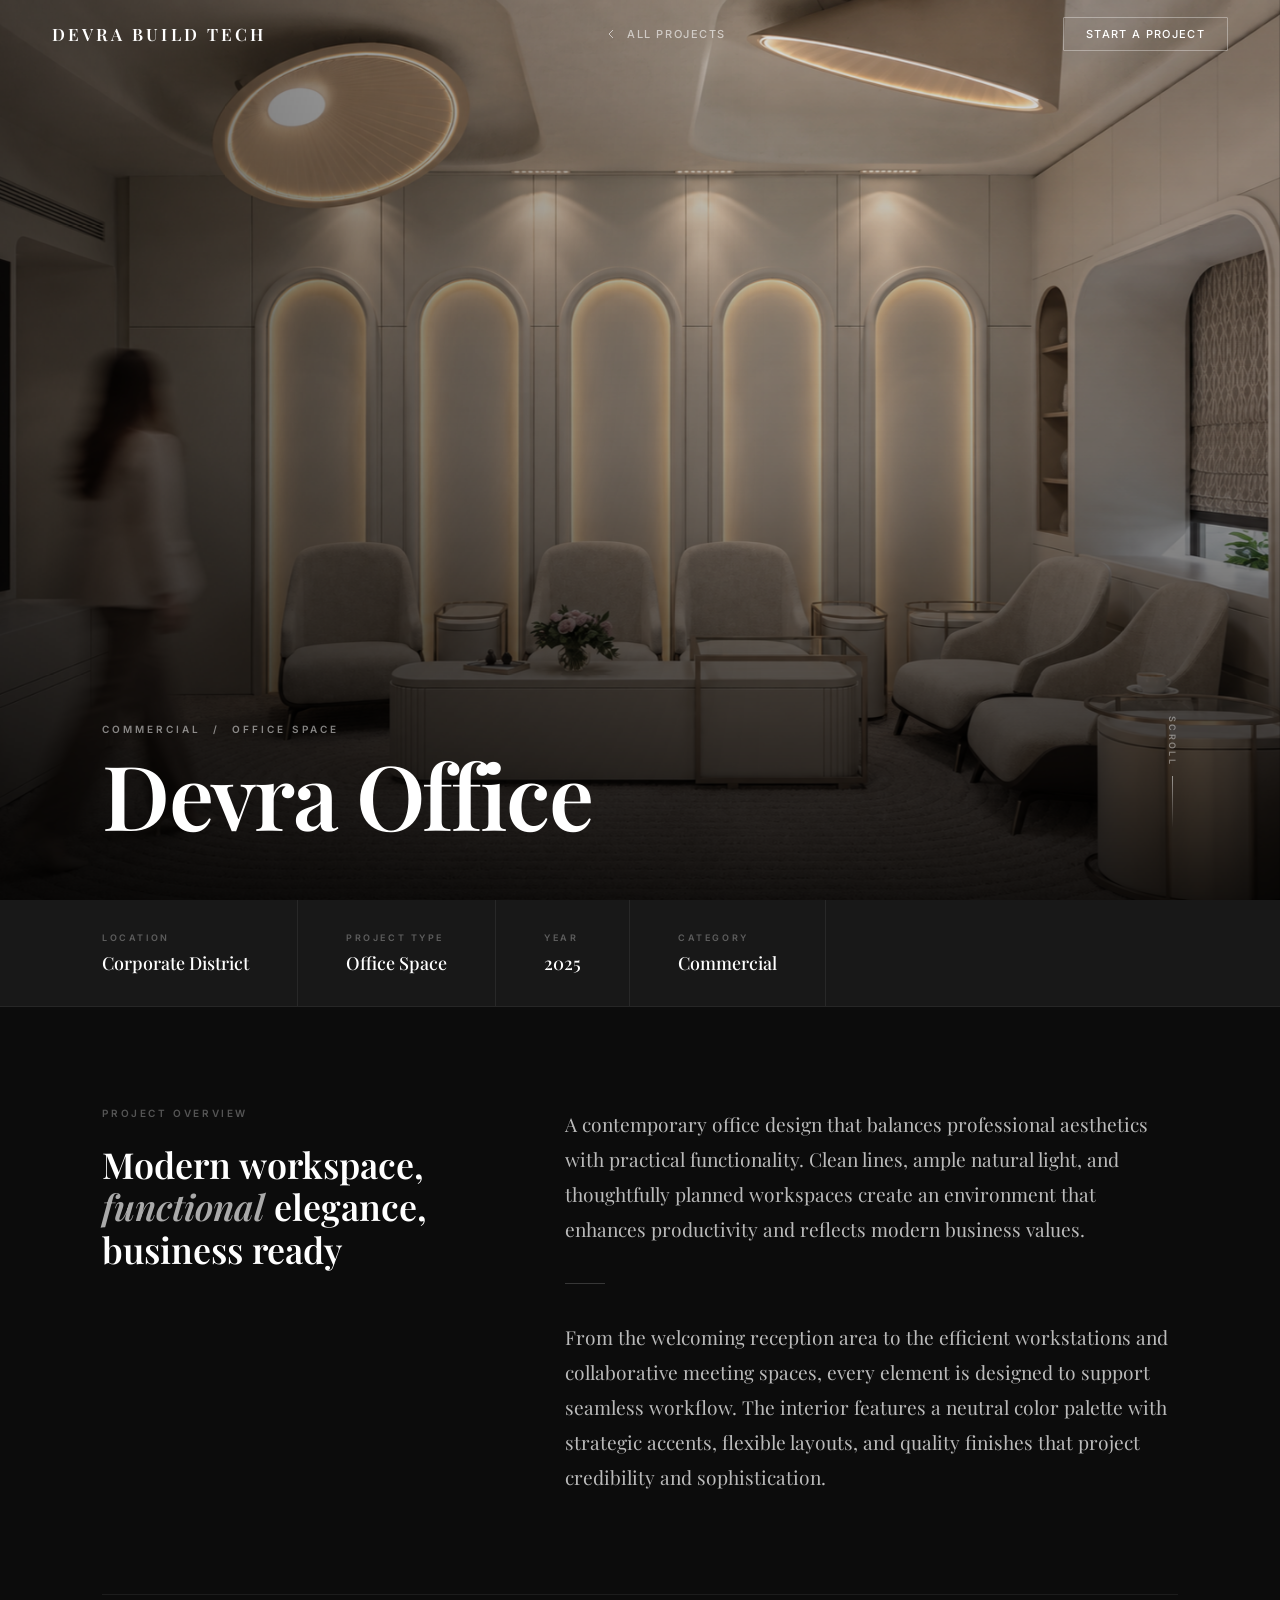
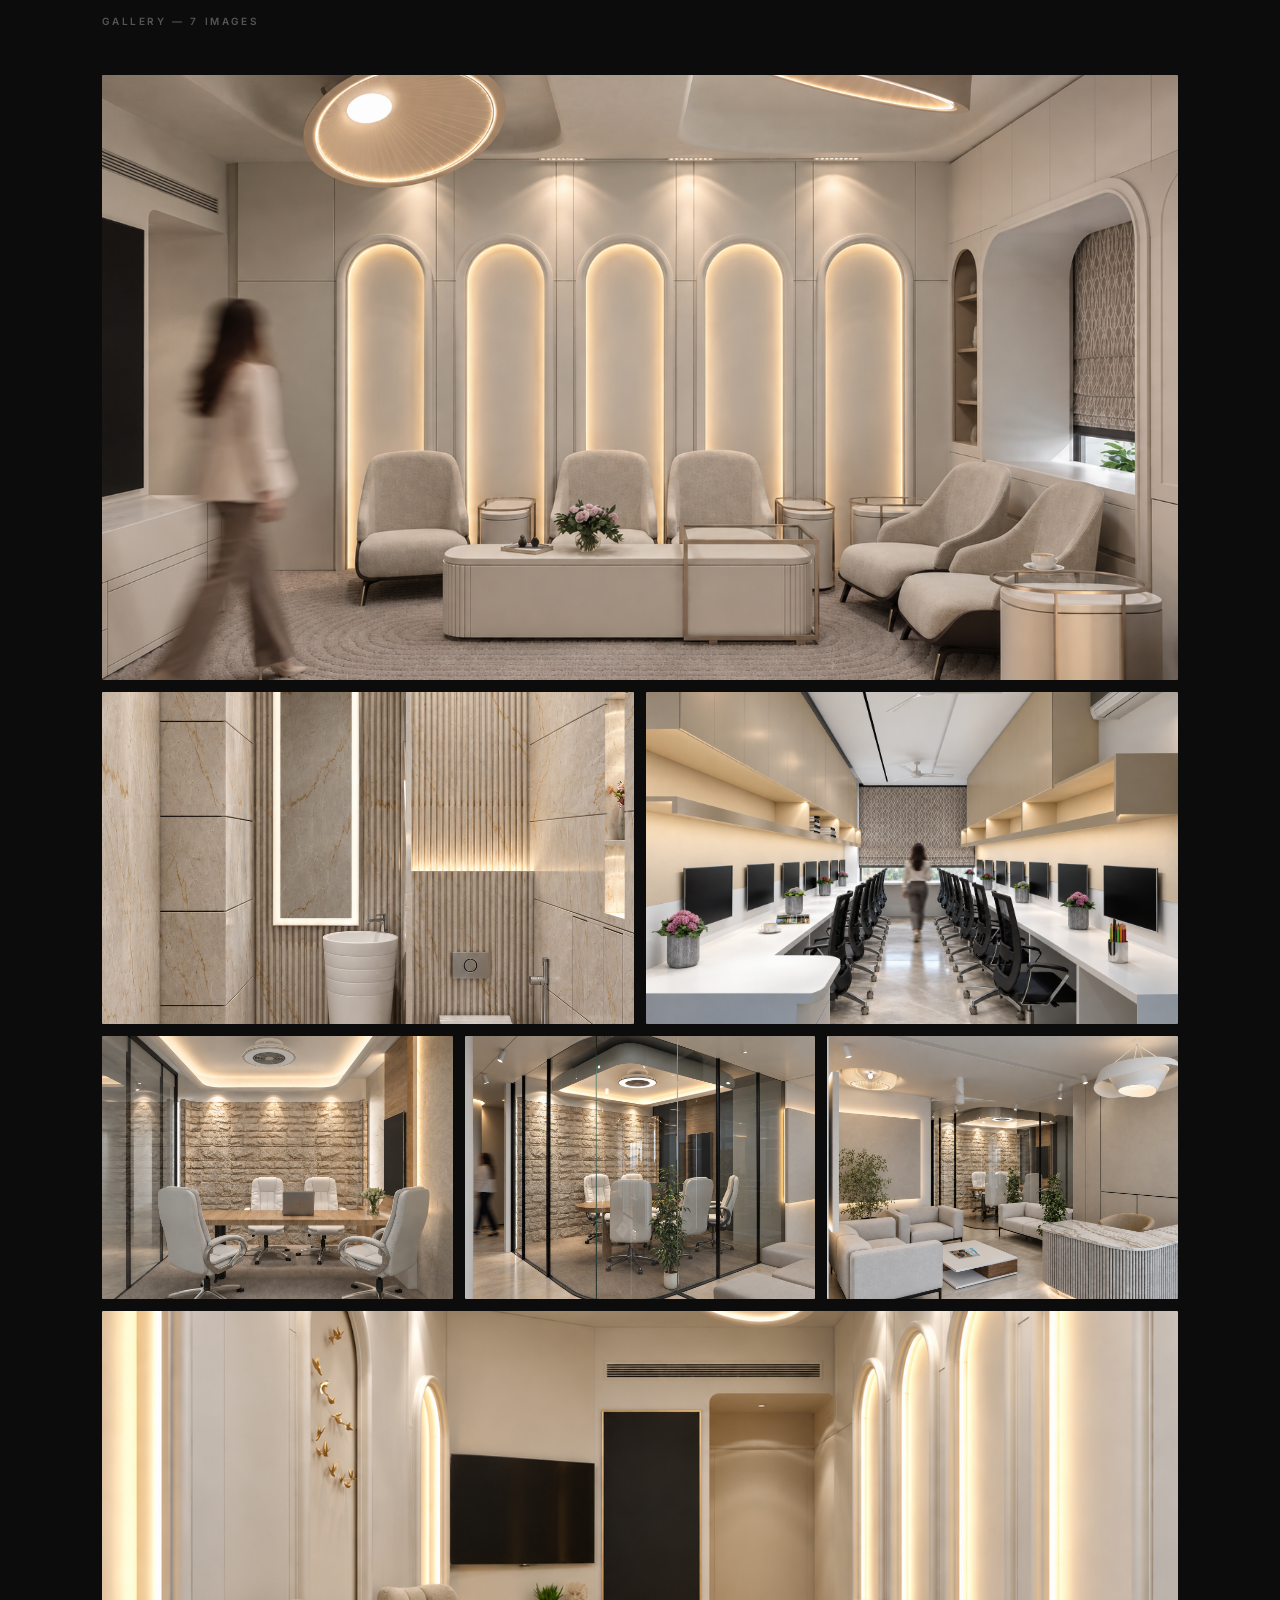
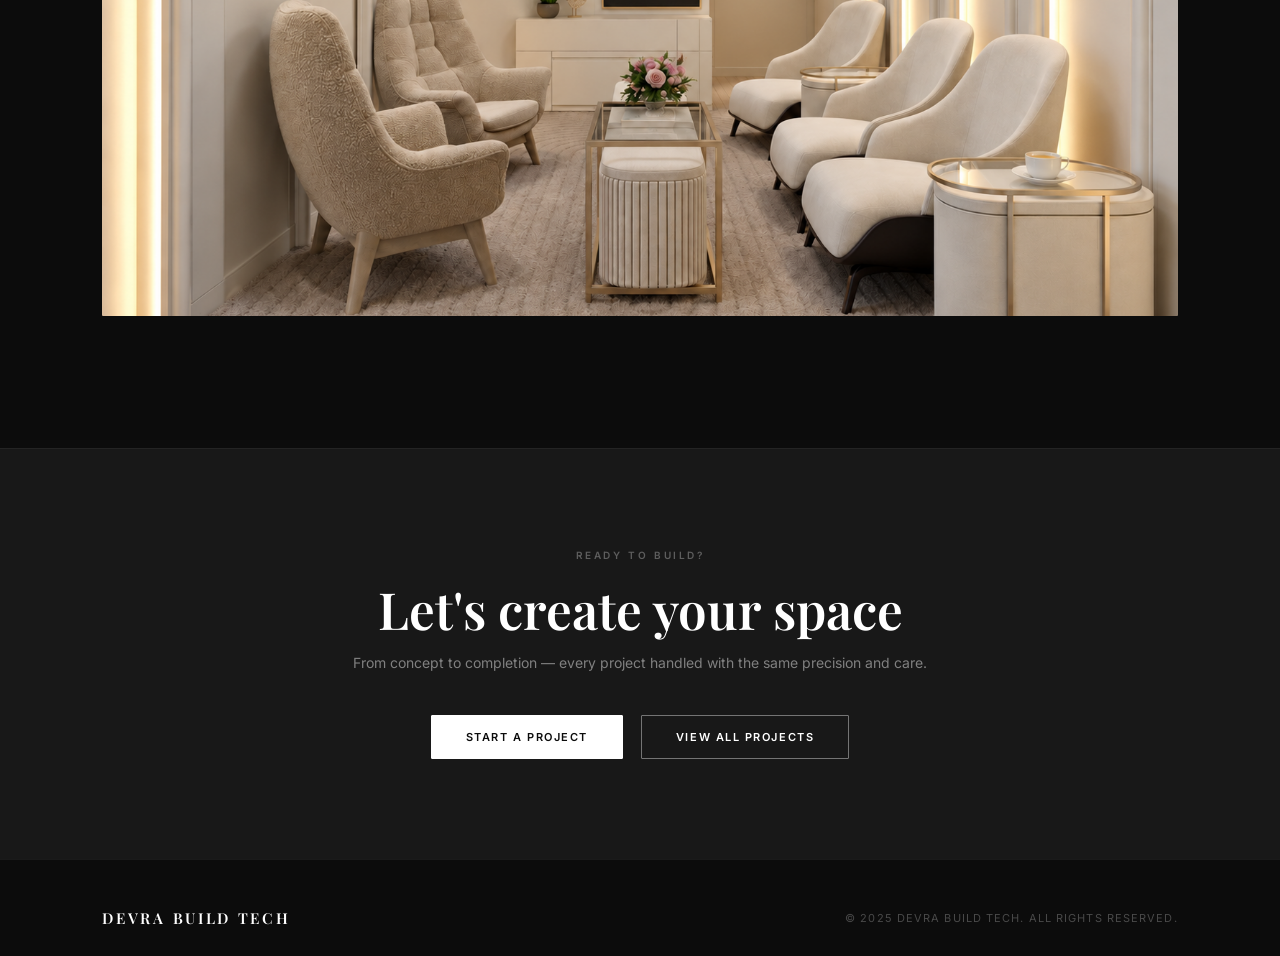
==== devra-office.html @ 0c955139 "Added Devra Office commercial project with images and optimized layout - Villa 58 and Devra Office s" ====
<!DOCTYPE html>
<html lang="en">
<head>
  <meta charset="UTF-8" />
  <meta name="viewport" content="width=device-width, initial-scale=1.0" />
  <title>Devra Office — Commercial Project | Devra Build Tech</title>
  <meta name="description" content="Devra Office — A modern commercial office space designed for productivity and style. Contemporary architecture with functional elegance." />
  <link rel="preconnect" href="https://fonts.googleapis.com" />
  <link rel="preconnect" href="https://fonts.gstatic.com" crossorigin />
  <link href="https://fonts.googleapis.com/css2?family=Playfair+Display:ital,wght@0,400;0,500;0,600;0,700;1,400;1,500&family=Inter:wght@300;400;500;600&display=swap" rel="stylesheet" />
  <style>
    *, *::before, *::after { box-sizing: border-box; margin: 0; padding: 0; }

    :root {
      --black:      #0c0c0c;
      --dark:       #181818;
      --gray-900:   #1f1f1f;
      --gray-700:   #3a3a3a;
      --gray-500:   #666666;
      --gray-300:   #aaaaaa;
      --gray-100:   #e5e5e5;
      --off-white:  #f4f4f4;
      --white:      #ffffff;
      --font-serif: 'Playfair Display', Georgia, serif;
      --font-sans:  'Inter', system-ui, sans-serif;
      --ease-out:   cubic-bezier(0.25, 0.46, 0.45, 0.94);
      --ease-smooth: cubic-bezier(0.4, 0, 0.2, 1);
    }

    html { scroll-behavior: smooth; }
    body { font-family: var(--font-serif); background: var(--black); color: var(--white); overflow-x: hidden; }
    img { display: block; max-width: 100%; }
    a { text-decoration: none; color: inherit; }

    /* ─── NAVBAR ─────────────────────────── */
    .navbar {
      position: fixed; top: 0; left: 0; right: 0;
      z-index: 1000; height: 68px;
      display: flex; align-items: center; justify-content: space-between;
      padding: 0 52px;
      background: transparent;
      transition: background 0.4s, backdrop-filter 0.4s;
    }
    .navbar.scrolled {
      background: rgba(12,12,12,0.96);
      backdrop-filter: blur(16px);
      border-bottom: 1px solid rgba(255,255,255,0.06);
    }
    .logo-text {
      font-family: var(--font-serif);
      font-size: 17px; font-weight: 600;
      letter-spacing: 0.18em; text-transform: uppercase;
      color: var(--white);
    }
    .nav-back {
      font-family: var(--font-sans);
      font-size: 11px; font-weight: 500;
      letter-spacing: 0.14em; text-transform: uppercase;
      color: rgba(255,255,255,0.6);
      display: flex; align-items: center; gap: 8px;
      transition: color 0.25s;
    }
    .nav-back svg { transition: transform 0.25s; }
    .nav-back:hover { color: var(--white); }
    .nav-back:hover svg { transform: translateX(-4px); }
    .nav-cta {
      font-family: var(--font-sans);
      font-size: 11px; font-weight: 500;
      letter-spacing: 0.12em; text-transform: uppercase;
      border: 1px solid rgba(255,255,255,0.35);
      padding: 9px 22px; border-radius: 1px;
      color: var(--white);
      transition: background 0.25s, border-color 0.25s;
    }
    .nav-cta:hover { background: rgba(255,255,255,0.09); border-color: var(--white); }

    /* ─── HERO ───────────────────────────── */
    .hero {
      position: relative; width: 100%; height: 100vh;
      min-height: 640px; overflow: hidden;
    }
    .hero-img {
      position: absolute; inset: 0; z-index: 0;
      width: 100%; height: 100%;
      object-fit: cover; object-position: center;
      transform: scale(1.04);
      animation: heroZoom 12s var(--ease-out) forwards;
    }
    @keyframes heroZoom { to { transform: scale(1); } }
    .hero-overlay {
      position: absolute; inset: 0; z-index: 1;
      background: linear-gradient(
        to top,
        rgba(0,0,0,0.88) 0%,
        rgba(0,0,0,0.35) 50%,
        rgba(0,0,0,0.12) 100%
      );
    }
    .hero-overlay-left {
      position: absolute; inset: 0; z-index: 1;
      background: linear-gradient(
        to right,
        rgba(0,0,0,0.55) 0%,
        transparent 60%
      );
    }
    .hero-content {
      position: absolute; bottom: 0; left: 0; right: 0;
      z-index: 3; padding: 0 8% 64px;
      display: flex; align-items: flex-end; justify-content: space-between;
      gap: 40px;
    }
    .hero-title-block { max-width: 600px; }
    .hero-category {
      display: block;
      font-family: var(--font-sans);
      font-size: 10px; font-weight: 600;
      letter-spacing: 0.3em; text-transform: uppercase;
      color: rgba(255,255,255,0.5);
      margin-bottom: 16px;
      opacity: 0; animation: fadeUp 0.8s 0.2s var(--ease-out) forwards;
    }
    .hero-title {
      font-family: var(--font-serif);
      font-size: clamp(3.2rem, 7vw, 7rem);
      font-weight: 600; line-height: 0.95;
      color: var(--white); letter-spacing: -0.02em;
      opacity: 0; animation: fadeUp 0.9s 0.35s var(--ease-out) forwards;
    }
    .hero-scroll-hint {
      display: flex; flex-direction: column; align-items: center; gap: 10px;
      opacity: 0; animation: fadeUp 0.8s 0.8s var(--ease-out) forwards;
      padding-bottom: 8px;
    }
    .hero-scroll-hint span {
      font-family: var(--font-sans);
      font-size: 9px; font-weight: 600;
      letter-spacing: 0.26em; text-transform: uppercase;
      color: rgba(255,255,255,0.4);
      writing-mode: vertical-rl;
    }
    .scroll-line {
      width: 1px; height: 52px;
      background: linear-gradient(to bottom, rgba(255,255,255,0.5), transparent);
      animation: scrollPulse 2s ease-in-out infinite;
    }
    @keyframes scrollPulse {
      0%, 100% { opacity: 0.4; transform: scaleY(1); }
      50% { opacity: 1; transform: scaleY(1.15); }
    }
    @keyframes fadeUp {
      from { opacity: 0; transform: translateY(28px); }
      to   { opacity: 1; transform: translateY(0); }
    }

    /* ─── PROJECT META BAR ───────────────── */
    .meta-bar {
      background: var(--dark);
      border-bottom: 1px solid rgba(255,255,255,0.06);
      padding: 0 8%;
    }
    .meta-inner {
      display: flex; align-items: stretch;
      max-width: 1200px; margin: 0 auto;
    }
    .meta-item {
      display: flex; flex-direction: column;
      justify-content: center;
      padding: 32px 48px 32px 0;
      border-right: 1px solid rgba(255,255,255,0.07);
      min-width: 0;
    }
    .meta-item:first-child { padding-left: 0; }
    .meta-item:last-child { border-right: none; padding-right: 0; }
    .meta-label {
      font-family: var(--font-sans);
      font-size: 9px; font-weight: 600;
      letter-spacing: 0.28em; text-transform: uppercase;
      color: rgba(255,255,255,0.3);
      margin-bottom: 8px;
    }
    .meta-value {
      font-family: var(--font-serif);
      font-size: clamp(0.95rem, 1.4vw, 1.15rem);
      font-weight: 500; color: var(--white);
    }
    .meta-gap { flex: 1; }

    /* ─── DESCRIPTION ────────────────────── */
    .description {
      background: var(--black);
      padding: 100px 8%;
    }
    .desc-inner {
      max-width: 1200px; margin: 0 auto;
      display: grid; grid-template-columns: 1fr 1.6fr;
      gap: 80px; align-items: start;
    }
    .desc-left { position: sticky; top: 100px; }
    .desc-tag {
      font-family: var(--font-sans);
      font-size: 10px; font-weight: 600;
      letter-spacing: 0.26em; text-transform: uppercase;
      color: rgba(255,255,255,0.3);
      margin-bottom: 24px; display: block;
    }
    .desc-heading {
      font-family: var(--font-serif);
      font-size: clamp(1.6rem, 2.8vw, 2.4rem);
      font-weight: 600; line-height: 1.18;
      color: var(--white);
    }
    .desc-heading em {
      font-style: italic;
      color: var(--gray-300);
    }
    .desc-para {
      font-family: var(--font-serif);
      font-size: clamp(1rem, 1.5vw, 1.2rem);
      font-weight: 400; line-height: 1.82;
      color: rgba(255,255,255,0.72);
      margin-bottom: 28px;
    }
    .desc-para:last-child { margin-bottom: 0; }
    .desc-divider {
      width: 40px; height: 1px;
      background: rgba(255,255,255,0.18);
      margin: 36px 0;
    }

    /* ─── GALLERY ────────────────────────── */
    .gallery {
      background: var(--black);
      padding: 0 8% 120px;
    }
    .gallery-inner { max-width: 1200px; margin: 0 auto; }
    .gallery-label {
      font-family: var(--font-sans);
      font-size: 10px; font-weight: 600;
      letter-spacing: 0.26em; text-transform: uppercase;
      color: rgba(255,255,255,0.3);
      margin-bottom: 48px; display: block;
      padding-top: 20px;
      border-top: 1px solid rgba(255,255,255,0.07);
    }

    .gallery-hero {
      width: 100%; aspect-ratio: 16/9;
      overflow: hidden; border-radius: 1px;
      margin-bottom: 12px; cursor: pointer;
    }
    .gallery-hero img {
      width: 100%; height: 100%;
      object-fit: cover;
      transition: transform 0.7s var(--ease-out);
    }
    .gallery-hero:hover img { transform: scale(1.03); }

    .gallery-row-2 {
      display: grid; grid-template-columns: 1fr 1fr;
      gap: 12px; margin-bottom: 12px;
    }
    .gallery-row-3 {
      display: grid; grid-template-columns: 1fr 1fr 1fr;
      gap: 12px; margin-bottom: 12px;
    }
    .gallery-row-asym {
      display: grid; grid-template-columns: 1.5fr 1fr;
      gap: 12px; margin-bottom: 12px;
    }

    .gitem {
      overflow: hidden; border-radius: 1px;
      cursor: pointer; position: relative;
    }
    .gitem img {
      width: 100%; height: 100%;
      object-fit: cover; display: block;
      transition: transform 0.7s var(--ease-out);
    }
    .gitem:hover img { transform: scale(1.04); }
    .gitem.tall  { aspect-ratio: 4/5; }
    .gitem.wide  { aspect-ratio: 16/10; }
    .gitem.std   { aspect-ratio: 4/3; }

    /* ─── LIGHTBOX ───────────────────────── */
    .lightbox {
      display: none; position: fixed; inset: 0;
      z-index: 9000; background: rgba(0,0,0,0.96);
      align-items: center; justify-content: center;
      padding: 32px;
    }
    .lightbox.open { display: flex; }
    .lb-img-wrap {
      position: relative; max-width: 90vw; max-height: 88vh;
      display: flex; align-items: center; justify-content: center;
    }
    .lb-img {
      max-width: 90vw; max-height: 88vh;
      object-fit: contain; border-radius: 1px;
    }
    .lb-close {
      position: fixed; top: 28px; right: 36px;
      background: none; border: none; cursor: pointer;
      color: rgba(255,255,255,0.6); font-size: 28px;
      line-height: 1; transition: color 0.2s; z-index: 9001;
    }
    .lb-close:hover { color: var(--white); }
    .lb-arrow {
      position: fixed; top: 50%; transform: translateY(-50%);
      background: rgba(255,255,255,0.07);
      border: 1px solid rgba(255,255,255,0.12);
      border-radius: 50%; width: 48px; height: 48px;
      display: flex; align-items: center; justify-content: center;
      cursor: pointer; color: var(--white); z-index: 9001;
      transition: background 0.25s;
    }
    .lb-arrow:hover { background: rgba(255,255,255,0.18); }
    .lb-prev { left: 24px; }
    .lb-next { right: 24px; }
    .lb-counter {
      position: fixed; bottom: 28px; left: 50%; transform: translateX(-50%);
      font-family: var(--font-sans); font-size: 11px;
      letter-spacing: 0.18em; color: rgba(255,255,255,0.4);
    }

    /* ─── CTA ────────────────────────────── */
    .project-cta {
      background: var(--dark);
      padding: 100px 8%; text-align: center;
      border-top: 1px solid rgba(255,255,255,0.05);
    }
    .project-cta-tag {
      font-family: var(--font-sans);
      font-size: 10px; font-weight: 600;
      letter-spacing: 0.26em; text-transform: uppercase;
      color: rgba(255,255,255,0.3); margin-bottom: 20px; display: block;
    }
    .project-cta h2 {
      font-family: var(--font-serif);
      font-size: clamp(2rem, 4vw, 3.6rem);
      font-weight: 600; color: var(--white);
      margin-bottom: 14px; line-height: 1.1;
    }
    .project-cta p {
      font-family: var(--font-sans);
      font-size: 14px; color: rgba(255,255,255,0.45);
      margin-bottom: 40px; line-height: 1.7;
    }
    .btn {
      display: inline-block; padding: 14px 34px;
      font-family: var(--font-sans); font-size: 11px;
      font-weight: 600; letter-spacing: 0.14em;
      text-transform: uppercase; border-radius: 1px;
      transition: background 0.25s, color 0.25s, border-color 0.25s, transform 0.2s;
    }
    .btn:hover { transform: translateY(-1px); }
    .btn-outline {
      border: 1px solid rgba(255,255,255,0.4);
      color: var(--white); background: transparent;
    }
    .btn-outline:hover { background: rgba(255,255,255,0.08); border-color: var(--white); }
    .btn-filled {
      background: var(--white); color: var(--black);
      border: 1px solid var(--white); margin-right: 14px;
    }
    .btn-filled:hover { background: var(--gray-100); }

    /* ─── FOOTER ─────────────────────────── */
    .footer {
      background: var(--black);
      border-top: 1px solid rgba(255,255,255,0.06);
      padding: 48px 8% 28px;
      display: flex; align-items: center; justify-content: space-between;
      flex-wrap: wrap; gap: 20px;
    }
    .footer-logo {
      font-family: var(--font-serif);
      font-size: 15px; font-weight: 600;
      letter-spacing: 0.18em; text-transform: uppercase;
      color: var(--white);
    }
    .footer-copy {
      font-family: var(--font-sans);
      font-size: 11px; letter-spacing: 0.1em;
      color: rgba(255,255,255,0.25); text-transform: uppercase;
    }

    /* ─── REVEAL ─────────────────────────── */
    .reveal { opacity: 0; transform: translateY(32px); transition: opacity 0.8s var(--ease-out), transform 0.8s var(--ease-out); }
    .reveal.visible { opacity: 1; transform: translateY(0); }
    .reveal.delay-1 { transition-delay: 0.12s; }
    .reveal.delay-2 { transition-delay: 0.24s; }

    /* ─── RESPONSIVE ─────────────────────── */
    @media (max-width: 1024px) {
      .desc-inner { grid-template-columns: 1fr; gap: 44px; }
      .desc-left { position: static; }
      .meta-item { padding: 24px 32px 24px 0; }
    }
    @media (max-width: 768px) {
      .navbar { padding: 0 24px; }
      .hero-content { padding: 0 6% 48px; }
      .meta-inner { flex-wrap: wrap; }
      .meta-item { padding: 20px 24px 20px 0; width: 50%; border-right: none; border-bottom: 1px solid rgba(255,255,255,0.07); }
      .meta-gap { display: none; }
      .description, .gallery { padding-left: 6%; padding-right: 6%; }
      .gallery-row-2, .gallery-row-asym { grid-template-columns: 1fr; }
      .gallery-row-3 { grid-template-columns: 1fr 1fr; }
    }
    @media (max-width: 480px) {
      .gallery-row-3 { grid-template-columns: 1fr; }
      .lb-arrow { display: none; }
    }
  </style>
</head>
<body>

  <!-- ─── NAVBAR ─────────────────────────────── -->
  <nav class="navbar" id="navbar">
    <a href="index.html" class="logo-text">Devra Build Tech</a>
    <a href="index.html" class="nav-back">
      <svg width="16" height="16" viewBox="0 0 24 24" fill="none" stroke="currentColor" stroke-width="1.5"><polyline points="15 18 9 12 15 6"/></svg>
      All Projects
    </a>
    <a href="index.html#contact-section" class="nav-cta">Start a Project</a>
  </nav>

  <!-- ─── HERO ───────────────────────────────── -->
  <section class="hero">
    <img src="assets/projects/DEVRAOFFICE1.png" alt="Devra Office — Modern Commercial Space" class="hero-img" />
    <div class="hero-overlay"></div>
    <div class="hero-overlay-left"></div>
    <div class="hero-content">
      <div class="hero-title-block">
        <span class="hero-category">Commercial &nbsp;/&nbsp; Office Space</span>
        <h1 class="hero-title">Devra Office</h1>
      </div>
      <div class="hero-scroll-hint">
        <span>Scroll</span>
        <div class="scroll-line"></div>
      </div>
    </div>
  </section>

  <!-- ─── META BAR ───────────────────────────── -->
  <div class="meta-bar">
    <div class="meta-inner">
      <div class="meta-item">
        <span class="meta-label">Location</span>
        <span class="meta-value">Corporate District</span>
      </div>
      <div class="meta-item" style="padding-left:48px;">
        <span class="meta-label">Project Type</span>
        <span class="meta-value">Office Space</span>
      </div>
      <div class="meta-item" style="padding-left:48px;">
        <span class="meta-label">Year</span>
        <span class="meta-value">2025</span>
      </div>
      <div class="meta-item" style="padding-left:48px;">
        <span class="meta-label">Category</span>
        <span class="meta-value">Commercial</span>
      </div>
      <div class="meta-gap"></div>
    </div>
  </div>

  <!-- ─── DESCRIPTION ─────────────────────────── -->
  <section class="description">
    <div class="desc-inner">
      <div class="desc-left reveal">
        <span class="desc-tag">Project Overview</span>
        <h2 class="desc-heading">
          Modern workspace,<br/>
          <em>functional</em> elegance,<br/>
          business ready
        </h2>
      </div>
      <div class="desc-right reveal delay-1">
        <p class="desc-para">
          A contemporary office design that balances professional aesthetics with practical functionality. Clean lines, ample natural light, and thoughtfully planned workspaces create an environment that enhances productivity and reflects modern business values.
        </p>
        <div class="desc-divider"></div>
        <p class="desc-para">
          From the welcoming reception area to the efficient workstations and collaborative meeting spaces, every element is designed to support seamless workflow. The interior features a neutral color palette with strategic accents, flexible layouts, and quality finishes that project credibility and sophistication.
        </p>
      </div>
    </div>
  </section>

  <!-- ─── GALLERY ──────────────────────────────── -->
  <section class="gallery">
    <div class="gallery-inner">

      <span class="gallery-label reveal">Gallery — 7 Images</span>

      <!-- Row 1: Full-width hero -->
      <div class="gallery-hero reveal" onclick="openLightbox(0)">
        <img src="assets/projects/DEVRAOFFICE1.png" alt="Devra Office — Main view" loading="lazy" />
      </div>

      <!-- Row 2: 2-col equal -->
      <div class="gallery-row-2 reveal delay-1">
        <div class="gitem wide" onclick="openLightbox(1)">
          <img src="assets/projects/DEVRAOFFICE2.png" alt="Devra Office — Reception area" loading="lazy" />
        </div>
        <div class="gitem wide" onclick="openLightbox(2)">
          <img src="assets/projects/DEVRAOFFICE3.png" alt="Devra Office — Workspace" loading="lazy" />
        </div>
      </div>

      <!-- Row 3: 3-col -->
      <div class="gallery-row-3 reveal delay-1">
        <div class="gitem std" onclick="openLightbox(3)">
          <img src="assets/projects/DEVRAOFFICE4.png" alt="Devra Office — Meeting room" loading="lazy" />
        </div>
        <div class="gitem std" onclick="openLightbox(4)">
          <img src="assets/projects/DEVRAOFFICE5.png" alt="Devra Office — Interior detail" loading="lazy" />
        </div>
        <div class="gitem std" onclick="openLightbox(5)">
          <img src="assets/projects/DEVRAOFFICE6.png" alt="Devra Office — Work zone" loading="lazy" />
        </div>
      </div>

      <!-- Row 4: Single -->
      <div class="gallery-hero reveal delay-2" onclick="openLightbox(6)">
        <img src="assets/projects/DEVRAOFFICE7.png" alt="Devra Office — Overall space" loading="lazy" />
      </div>

    </div>
  </section>

  <!-- ─── LIGHTBOX ─────────────────────────────── -->
  <div class="lightbox" id="lightbox" onclick="closeLightboxOnBg(event)">
    <button class="lb-close" onclick="closeLightbox()" aria-label="Close">&times;</button>
    <button class="lb-arrow lb-prev" onclick="lbNav(-1)" aria-label="Previous">
      <svg width="18" height="18" viewBox="0 0 24 24" fill="none" stroke="currentColor" stroke-width="1.5"><polyline points="15 18 9 12 15 6"/></svg>
    </button>
    <div class="lb-img-wrap">
      <img class="lb-img" id="lbImg" src="" alt="" />
    </div>
    <button class="lb-arrow lb-next" onclick="lbNav(1)" aria-label="Next">
      <svg width="18" height="18" viewBox="0 0 24 24" fill="none" stroke="currentColor" stroke-width="1.5"><polyline points="9 18 15 12 9 6"/></svg>
    </button>
    <span class="lb-counter" id="lbCounter"></span>
  </div>

  <!-- ─── CTA ───────────────────────────────────── -->
  <section class="project-cta">
    <span class="project-cta-tag">Ready to Build?</span>
    <h2>Let's create your space</h2>
    <p>From concept to completion — every project handled with the same precision and care.</p>
    <a href="index.html#contact-section" class="btn btn-filled">Start a Project</a>
    <a href="index.html#projects-section" class="btn btn-outline">View All Projects</a>
  </section>

  <!-- ─── FOOTER ───────────────────────────────── -->
  <footer class="footer">
    <span class="footer-logo">Devra Build Tech</span>
    <span class="footer-copy">&copy; 2025 Devra Build Tech. All rights reserved.</span>
  </footer>

  <script>
    // Navbar scroll
    const navbar = document.getElementById('navbar');
    window.addEventListener('scroll', () => {
      navbar.classList.toggle('scrolled', window.scrollY > 40);
    });

    // Reveal on scroll
    const revealEls = document.querySelectorAll('.reveal');
    const observer = new IntersectionObserver(entries => {
      entries.forEach(e => { if (e.isIntersecting) e.target.classList.add('visible'); });
    }, { threshold: 0.1, rootMargin: '0px 0px -60px 0px' });
    revealEls.forEach(el => observer.observe(el));

    // Lightbox
    const images = [
      'assets/projects/DEVRAOFFICE1.png',
      'assets/projects/DEVRAOFFICE2.png',
      'assets/projects/DEVRAOFFICE3.png',
      'assets/projects/DEVRAOFFICE4.png',
      'assets/projects/DEVRAOFFICE5.png',
      'assets/projects/DEVRAOFFICE6.png',
      'assets/projects/DEVRAOFFICE7.png'
    ];
    const alts = [
      'Main view', 'Reception area', 'Workspace',
      'Meeting room', 'Interior detail', 'Work zone', 'Overall space'
    ];
    let current = 0;
    const lb = document.getElementById('lightbox');
    const lbImg = document.getElementById('lbImg');
    const lbCounter = document.getElementById('lbCounter');

    function openLightbox(idx) {
      current = idx;
      lbImg.src = images[current];
      lbImg.alt = 'Devra Office — ' + alts[current];
      lbCounter.textContent = (current + 1) + ' / ' + images.length;
      lb.classList.add('open');
      document.body.style.overflow = 'hidden';
    }
    function closeLightbox() {
      lb.classList.remove('open');
      document.body.style.overflow = '';
      setTimeout(() => { lbImg.src = ''; }, 300);
    }
    function closeLightboxOnBg(e) {
      if (e.target === lb) closeLightbox();
    }
    function lbNav(dir) {
      current = (current + dir + images.length) % images.length;
      lbImg.style.opacity = '0';
      setTimeout(() => {
        lbImg.src = images[current];
        lbImg.alt = 'Devra Office — ' + alts[current];
        lbCounter.textContent = (current + 1) + ' / ' + images.length;
        lbImg.style.opacity = '1';
      }, 160);
    }
    lbImg.style.transition = 'opacity 0.16s';
    document.addEventListener('keydown', e => {
      if (!lb.classList.contains('open')) return;
      if (e.key === 'Escape') closeLightbox();
      if (e.key === 'ArrowLeft') lbNav(-1);
      if (e.key === 'ArrowRight') lbNav(1);
    });
  </script>
</body>
</html>
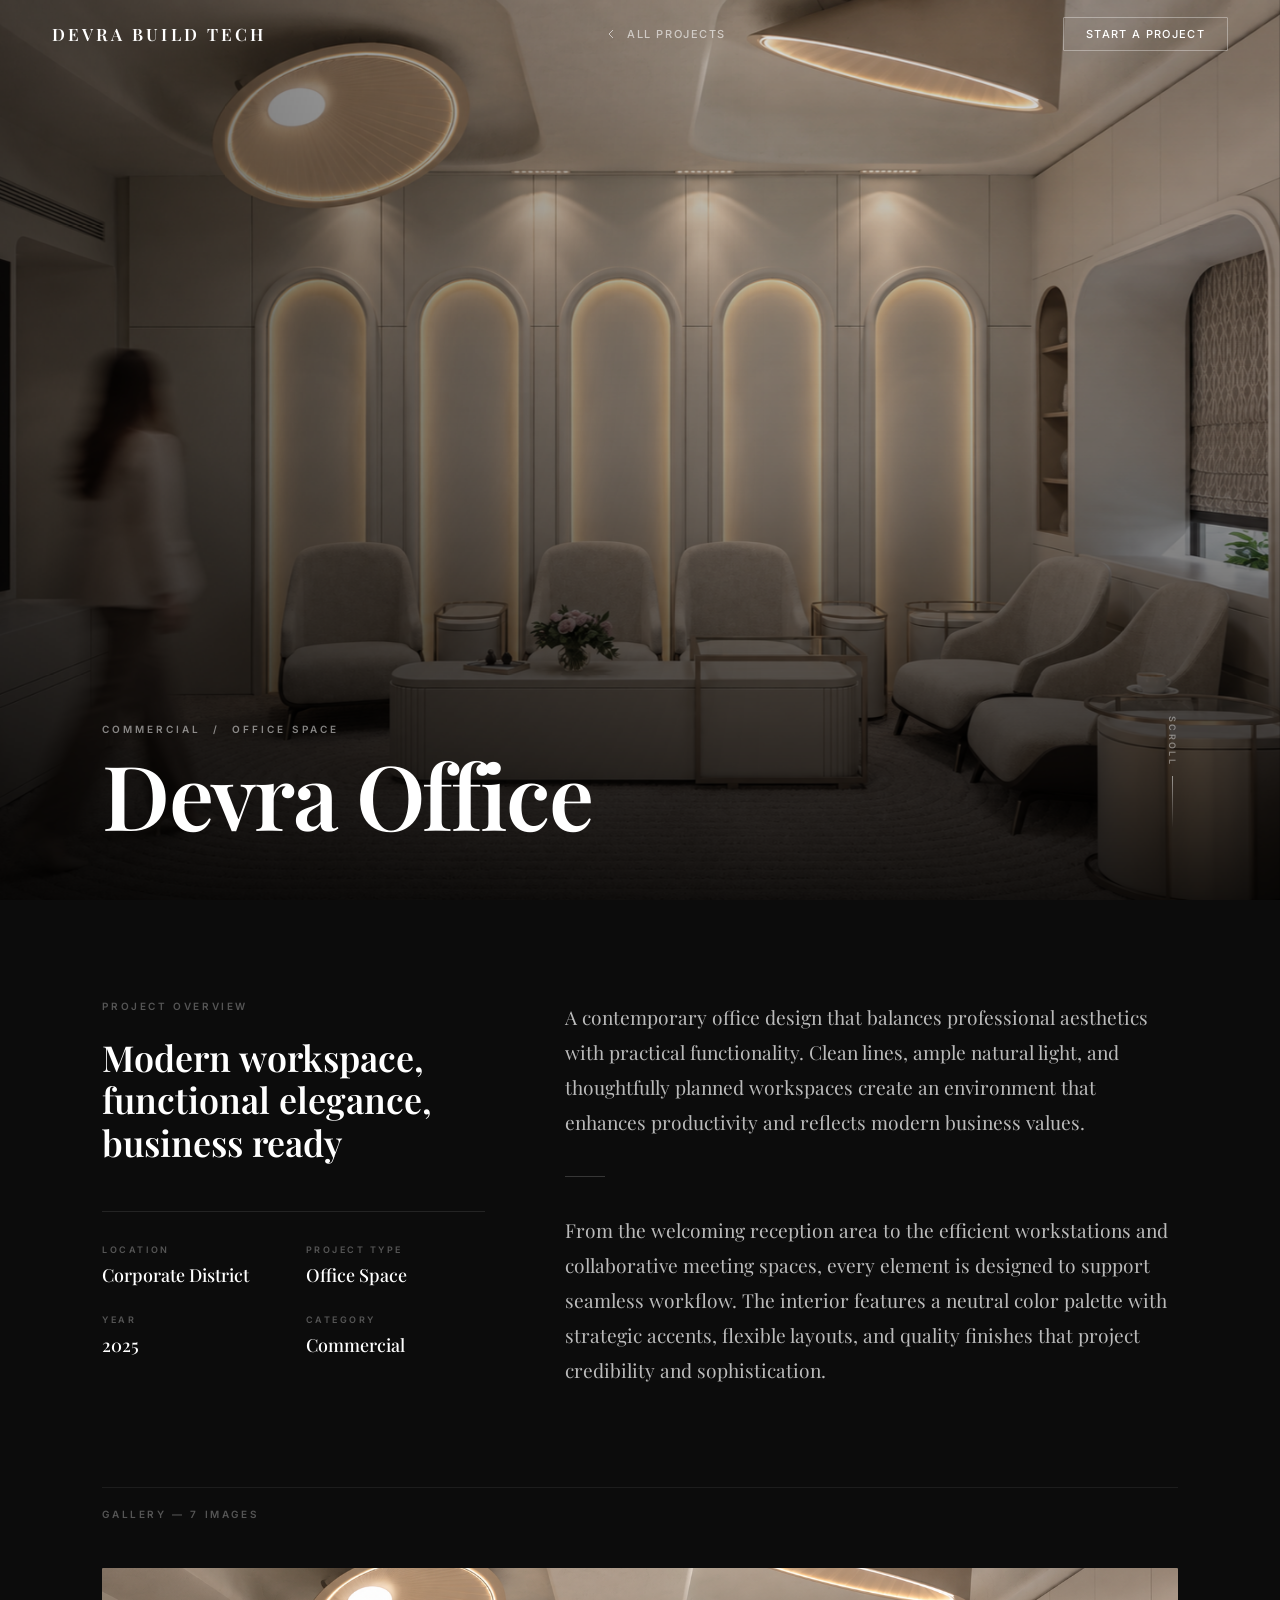
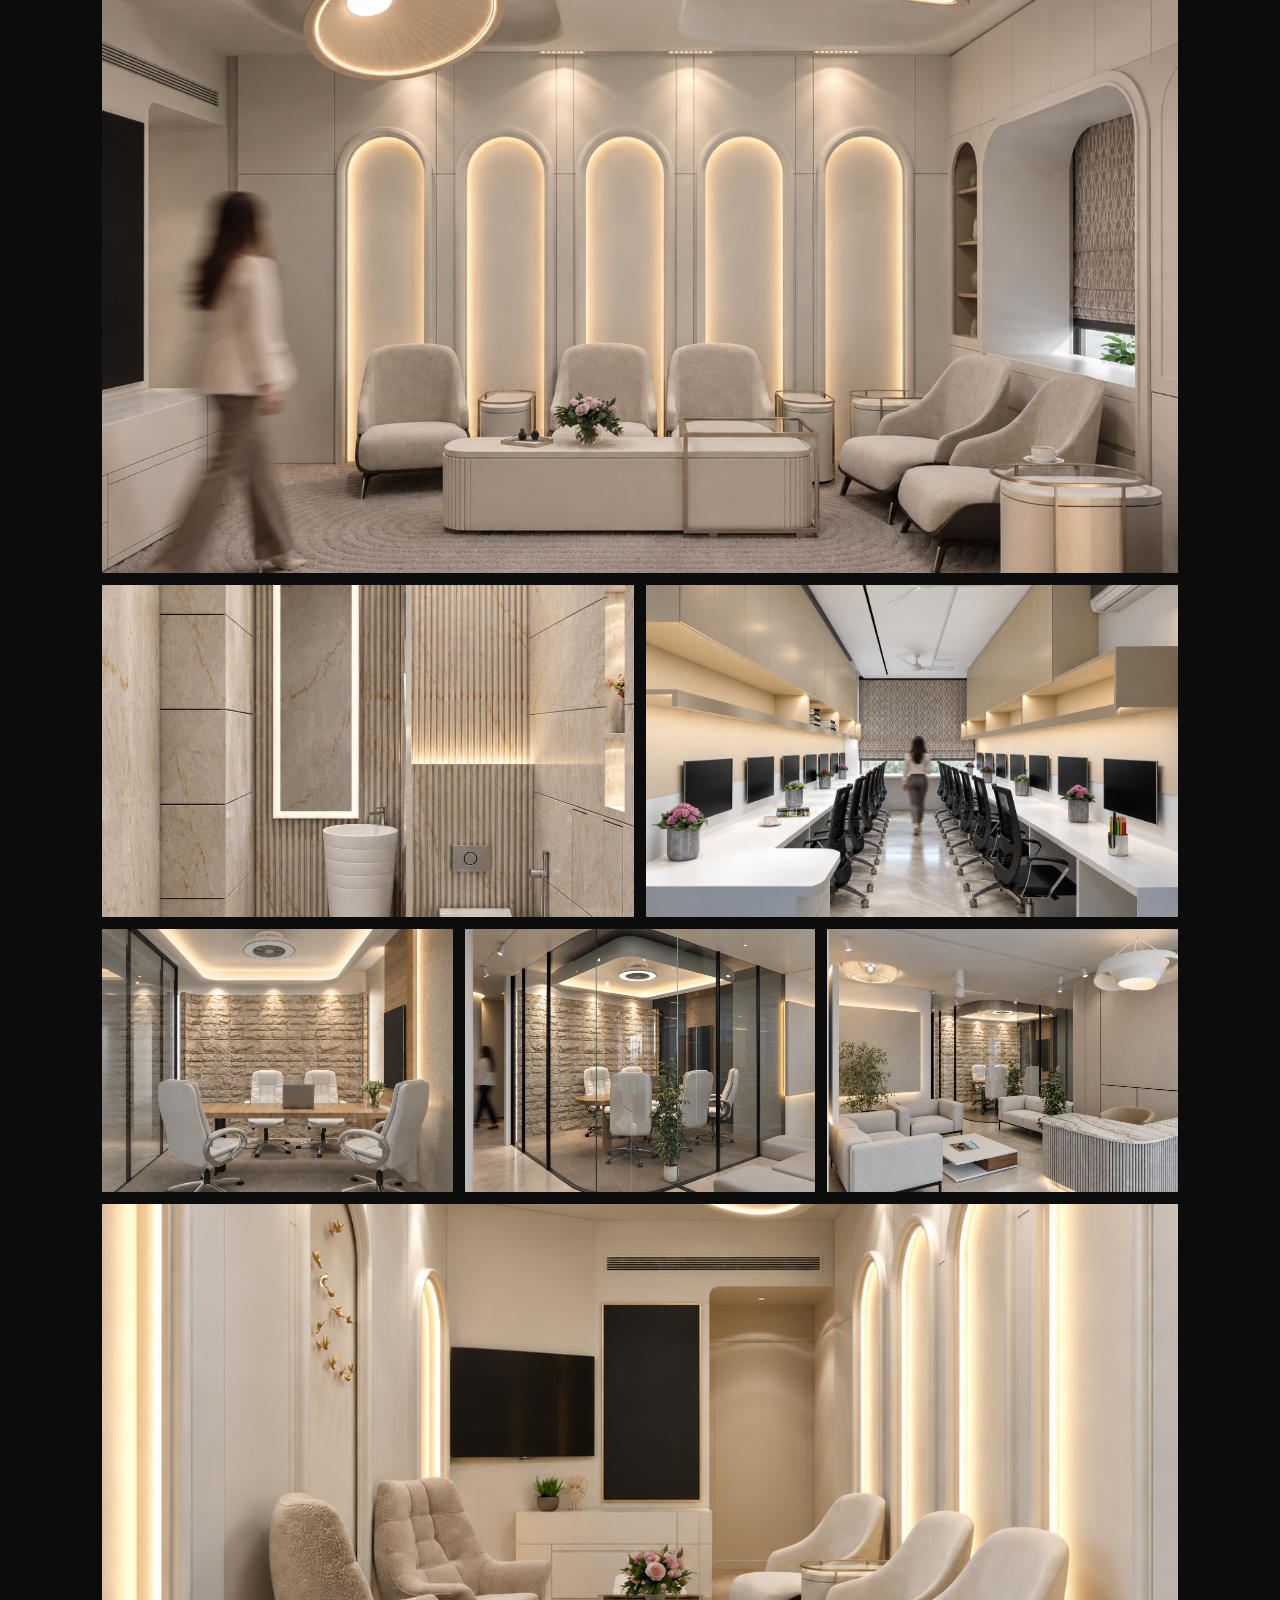
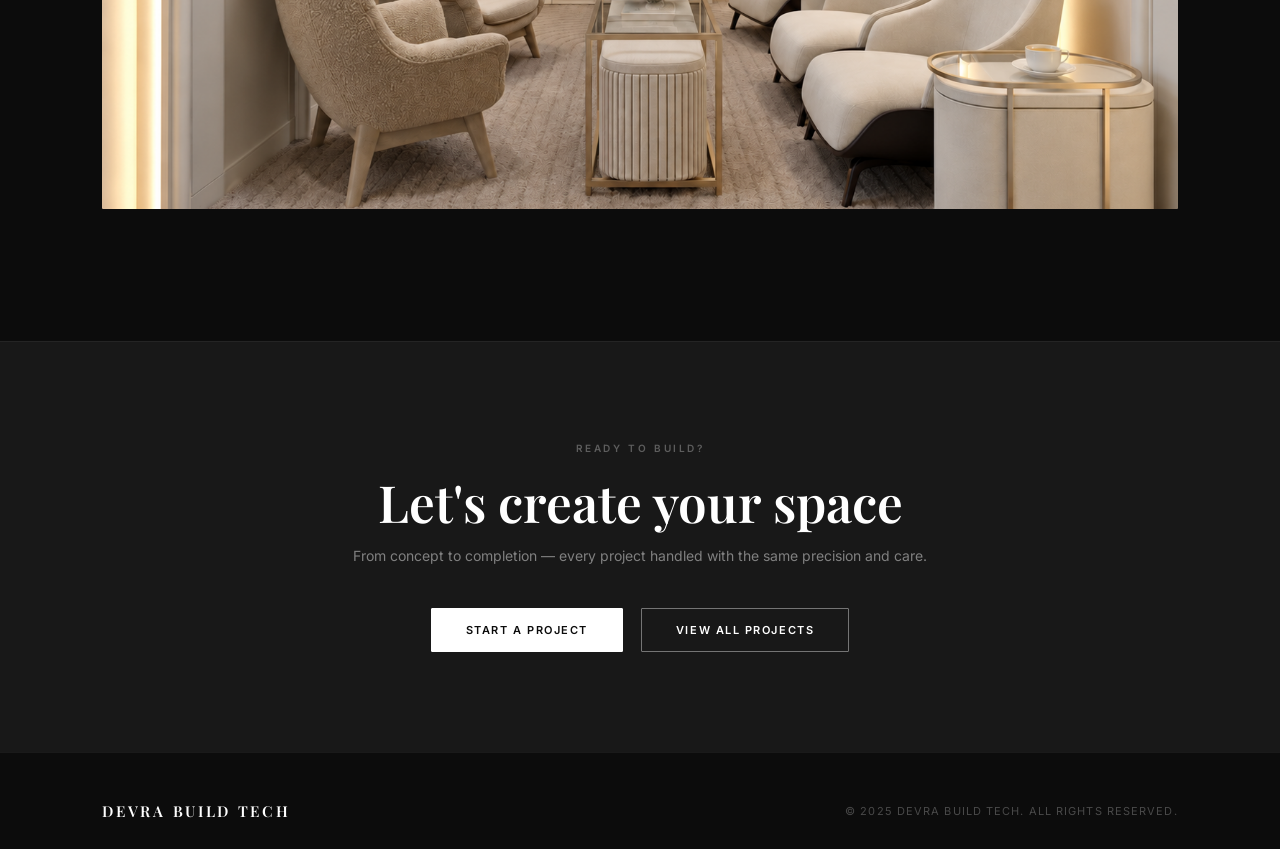
==== commit ae0b816a: "done" ====
--- a/devra-office.html
+++ b/devra-office.html
@@ -8,415 +8,133 @@
   <link rel="preconnect" href="https://fonts.googleapis.com" />
   <link rel="preconnect" href="https://fonts.gstatic.com" crossorigin />
   <link href="https://fonts.googleapis.com/css2?family=Playfair+Display:ital,wght@0,400;0,500;0,600;0,700;1,400;1,500&family=Inter:wght@300;400;500;600&display=swap" rel="stylesheet" />
+  <link rel="preload" as="image" href="assets/projects/DEVRAOFFICE1.png" />
   <style>
     *, *::before, *::after { box-sizing: border-box; margin: 0; padding: 0; }
-
     :root {
-      --black:      #0c0c0c;
-      --dark:       #181818;
-      --gray-900:   #1f1f1f;
-      --gray-700:   #3a3a3a;
-      --gray-500:   #666666;
-      --gray-300:   #aaaaaa;
-      --gray-100:   #e5e5e5;
-      --off-white:  #f4f4f4;
-      --white:      #ffffff;
-      --font-serif: 'Playfair Display', Georgia, serif;
-      --font-sans:  'Inter', system-ui, sans-serif;
-      --ease-out:   cubic-bezier(0.25, 0.46, 0.45, 0.94);
-      --ease-smooth: cubic-bezier(0.4, 0, 0.2, 1);
-    }
-
+      --black:#0c0c0c; --dark:#181818; --gray-900:#1f1f1f; --gray-700:#3a3a3a; --gray-500:#666666;
+      --gray-300:#aaaaaa; --gray-100:#e5e5e5; --off-white:#f4f4f4; --white:#ffffff;
+      --font-serif:'Playfair Display', Georgia, serif;
+      --font-sans:'Inter', ui-sans-serif, system-ui, sans-serif;
+      --font-body:var(--font-serif);
+      --ease-out:cubic-bezier(0.25,0.46,0.45,0.94);
+    }
     html { scroll-behavior: smooth; }
-    body { font-family: var(--font-serif); background: var(--black); color: var(--white); overflow-x: hidden; }
-    img { display: block; max-width: 100%; }
+    body { font-family: var(--font-body); background: var(--black); color: var(--white); overflow-x: hidden; }
+    em, i { font-style: normal; }
+    img { display: block; max-width: 100%; height: auto; }
     a { text-decoration: none; color: inherit; }
 
-    /* ─── NAVBAR ─────────────────────────── */
-    .navbar {
-      position: fixed; top: 0; left: 0; right: 0;
-      z-index: 1000; height: 68px;
-      display: flex; align-items: center; justify-content: space-between;
-      padding: 0 52px;
-      background: transparent;
-      transition: background 0.4s, backdrop-filter 0.4s;
-    }
-    .navbar.scrolled {
-      background: rgba(12,12,12,0.96);
-      backdrop-filter: blur(16px);
-      border-bottom: 1px solid rgba(255,255,255,0.06);
-    }
-    .logo-text {
-      font-family: var(--font-serif);
-      font-size: 17px; font-weight: 600;
-      letter-spacing: 0.18em; text-transform: uppercase;
-      color: var(--white);
-    }
-    .nav-back {
-      font-family: var(--font-sans);
-      font-size: 11px; font-weight: 500;
-      letter-spacing: 0.14em; text-transform: uppercase;
-      color: rgba(255,255,255,0.6);
-      display: flex; align-items: center; gap: 8px;
-      transition: color 0.25s;
-    }
-    .nav-back svg { transition: transform 0.25s; }
-    .nav-back:hover { color: var(--white); }
+    /* NAVBAR */
+    .navbar { position: fixed; top:0; left:0; right:0; z-index:1000; height:68px; display:flex; align-items:center; justify-content:space-between; padding:0 52px; background:transparent; transition: background .4s, backdrop-filter .4s; }
+    .navbar.scrolled { background: rgba(12,12,12,0.96); backdrop-filter: blur(16px); border-bottom:1px solid rgba(255,255,255,0.06); }
+    .logo-text { font-family:var(--font-serif); font-size:17px; font-weight:600; letter-spacing:.18em; text-transform:uppercase; color:var(--white); }
+    .nav-back { font-family:var(--font-sans); font-size:11px; font-weight:500; letter-spacing:.14em; text-transform:uppercase; color:rgba(255,255,255,0.6); display:flex; align-items:center; gap:8px; transition: color .25s; }
+    .nav-back svg { transition: transform .25s; }
+    .nav-back:hover { color:var(--white); }
     .nav-back:hover svg { transform: translateX(-4px); }
-    .nav-cta {
-      font-family: var(--font-sans);
-      font-size: 11px; font-weight: 500;
-      letter-spacing: 0.12em; text-transform: uppercase;
-      border: 1px solid rgba(255,255,255,0.35);
-      padding: 9px 22px; border-radius: 1px;
-      color: var(--white);
-      transition: background 0.25s, border-color 0.25s;
-    }
+    .nav-cta { font-family:var(--font-sans); font-size:11px; font-weight:500; letter-spacing:.12em; text-transform:uppercase; border:1px solid rgba(255,255,255,0.35); padding:9px 22px; border-radius:1px; color:var(--white); transition: background .25s, border-color .25s; }
     .nav-cta:hover { background: rgba(255,255,255,0.09); border-color: var(--white); }
 
-    /* ─── HERO ───────────────────────────── */
-    .hero {
-      position: relative; width: 100%; height: 100vh;
-      min-height: 640px; overflow: hidden;
-    }
-    .hero-img {
-      position: absolute; inset: 0; z-index: 0;
-      width: 100%; height: 100%;
-      object-fit: cover; object-position: center;
-      transform: scale(1.04);
-      animation: heroZoom 12s var(--ease-out) forwards;
-    }
+    /* HERO */
+    .hero { position:relative; width:100%; height:100vh; min-height:640px; overflow:hidden; }
+    .hero-img { position:absolute; inset:0; z-index:0; width:100%; height:100%; object-fit:cover; object-position:center; transform:scale(1.04); animation: heroZoom 12s var(--ease-out) forwards; }
     @keyframes heroZoom { to { transform: scale(1); } }
-    .hero-overlay {
-      position: absolute; inset: 0; z-index: 1;
-      background: linear-gradient(
-        to top,
-        rgba(0,0,0,0.88) 0%,
-        rgba(0,0,0,0.35) 50%,
-        rgba(0,0,0,0.12) 100%
-      );
-    }
-    .hero-overlay-left {
-      position: absolute; inset: 0; z-index: 1;
-      background: linear-gradient(
-        to right,
-        rgba(0,0,0,0.55) 0%,
-        transparent 60%
-      );
-    }
-    .hero-content {
-      position: absolute; bottom: 0; left: 0; right: 0;
-      z-index: 3; padding: 0 8% 64px;
-      display: flex; align-items: flex-end; justify-content: space-between;
-      gap: 40px;
-    }
-    .hero-title-block { max-width: 600px; }
-    .hero-category {
-      display: block;
-      font-family: var(--font-sans);
-      font-size: 10px; font-weight: 600;
-      letter-spacing: 0.3em; text-transform: uppercase;
-      color: rgba(255,255,255,0.5);
-      margin-bottom: 16px;
-      opacity: 0; animation: fadeUp 0.8s 0.2s var(--ease-out) forwards;
-    }
-    .hero-title {
-      font-family: var(--font-serif);
-      font-size: clamp(3.2rem, 7vw, 7rem);
-      font-weight: 600; line-height: 0.95;
-      color: var(--white); letter-spacing: -0.02em;
-      opacity: 0; animation: fadeUp 0.9s 0.35s var(--ease-out) forwards;
-    }
-    .hero-scroll-hint {
-      display: flex; flex-direction: column; align-items: center; gap: 10px;
-      opacity: 0; animation: fadeUp 0.8s 0.8s var(--ease-out) forwards;
-      padding-bottom: 8px;
-    }
-    .hero-scroll-hint span {
-      font-family: var(--font-sans);
-      font-size: 9px; font-weight: 600;
-      letter-spacing: 0.26em; text-transform: uppercase;
-      color: rgba(255,255,255,0.4);
-      writing-mode: vertical-rl;
-    }
-    .scroll-line {
-      width: 1px; height: 52px;
-      background: linear-gradient(to bottom, rgba(255,255,255,0.5), transparent);
-      animation: scrollPulse 2s ease-in-out infinite;
-    }
-    @keyframes scrollPulse {
-      0%, 100% { opacity: 0.4; transform: scaleY(1); }
-      50% { opacity: 1; transform: scaleY(1.15); }
-    }
-    @keyframes fadeUp {
-      from { opacity: 0; transform: translateY(28px); }
-      to   { opacity: 1; transform: translateY(0); }
-    }
-
-    /* ─── PROJECT META BAR ───────────────── */
-    .meta-bar {
-      background: var(--dark);
-      border-bottom: 1px solid rgba(255,255,255,0.06);
-      padding: 0 8%;
-    }
-    .meta-inner {
-      display: flex; align-items: stretch;
-      max-width: 1200px; margin: 0 auto;
-    }
-    .meta-item {
-      display: flex; flex-direction: column;
-      justify-content: center;
-      padding: 32px 48px 32px 0;
-      border-right: 1px solid rgba(255,255,255,0.07);
-      min-width: 0;
-    }
-    .meta-item:first-child { padding-left: 0; }
-    .meta-item:last-child { border-right: none; padding-right: 0; }
-    .meta-label {
-      font-family: var(--font-sans);
-      font-size: 9px; font-weight: 600;
-      letter-spacing: 0.28em; text-transform: uppercase;
-      color: rgba(255,255,255,0.3);
-      margin-bottom: 8px;
-    }
-    .meta-value {
-      font-family: var(--font-serif);
-      font-size: clamp(0.95rem, 1.4vw, 1.15rem);
-      font-weight: 500; color: var(--white);
-    }
-    .meta-gap { flex: 1; }
-
-    /* ─── DESCRIPTION ────────────────────── */
-    .description {
-      background: var(--black);
-      padding: 100px 8%;
-    }
-    .desc-inner {
-      max-width: 1200px; margin: 0 auto;
-      display: grid; grid-template-columns: 1fr 1.6fr;
-      gap: 80px; align-items: start;
-    }
-    .desc-left { position: sticky; top: 100px; }
-    .desc-tag {
-      font-family: var(--font-sans);
-      font-size: 10px; font-weight: 600;
-      letter-spacing: 0.26em; text-transform: uppercase;
-      color: rgba(255,255,255,0.3);
-      margin-bottom: 24px; display: block;
-    }
-    .desc-heading {
-      font-family: var(--font-serif);
-      font-size: clamp(1.6rem, 2.8vw, 2.4rem);
-      font-weight: 600; line-height: 1.18;
-      color: var(--white);
-    }
-    .desc-heading em {
-      font-style: italic;
-      color: var(--gray-300);
-    }
-    .desc-para {
-      font-family: var(--font-serif);
-      font-size: clamp(1rem, 1.5vw, 1.2rem);
-      font-weight: 400; line-height: 1.82;
-      color: rgba(255,255,255,0.72);
-      margin-bottom: 28px;
-    }
-    .desc-para:last-child { margin-bottom: 0; }
-    .desc-divider {
-      width: 40px; height: 1px;
-      background: rgba(255,255,255,0.18);
-      margin: 36px 0;
-    }
-
-    /* ─── GALLERY ────────────────────────── */
-    .gallery {
-      background: var(--black);
-      padding: 0 8% 120px;
-    }
-    .gallery-inner { max-width: 1200px; margin: 0 auto; }
-    .gallery-label {
-      font-family: var(--font-sans);
-      font-size: 10px; font-weight: 600;
-      letter-spacing: 0.26em; text-transform: uppercase;
-      color: rgba(255,255,255,0.3);
-      margin-bottom: 48px; display: block;
-      padding-top: 20px;
-      border-top: 1px solid rgba(255,255,255,0.07);
-    }
-
-    .gallery-hero {
-      width: 100%; aspect-ratio: 16/9;
-      overflow: hidden; border-radius: 1px;
-      margin-bottom: 12px; cursor: pointer;
-    }
-    .gallery-hero img {
-      width: 100%; height: 100%;
-      object-fit: cover;
-      transition: transform 0.7s var(--ease-out);
-    }
+    .hero-overlay { position:absolute; inset:0; z-index:1; background: linear-gradient(to top, rgba(0,0,0,0.88) 0%, rgba(0,0,0,0.35) 50%, rgba(0,0,0,0.12) 100%); }
+    .hero-overlay-left { position:absolute; inset:0; z-index:1; background: linear-gradient(to right, rgba(0,0,0,0.55) 0%, transparent 60%); }
+    .hero-content { position:absolute; bottom:0; left:0; right:0; z-index:3; padding:0 8% 64px; display:flex; align-items:flex-end; justify-content:space-between; gap:40px; }
+    .hero-title-block { max-width:600px; }
+    .hero-category { display:block; font-family:var(--font-sans); font-size:10px; font-weight:600; letter-spacing:.3em; text-transform:uppercase; color:rgba(255,255,255,0.5); margin-bottom:16px; opacity:0; animation: fadeUp .8s .2s var(--ease-out) forwards; }
+    .hero-title { font-family:var(--font-serif); font-size:clamp(3.2rem,7vw,7rem); font-weight:600; line-height:.95; color:var(--white); letter-spacing:-0.02em; opacity:0; animation: fadeUp .9s .35s var(--ease-out) forwards; }
+    .hero-scroll-hint { display:flex; flex-direction:column; align-items:center; gap:10px; opacity:0; animation: fadeUp .8s .8s var(--ease-out) forwards; padding-bottom:8px; }
+    .hero-scroll-hint span { font-family:var(--font-sans); font-size:9px; font-weight:600; letter-spacing:.26em; text-transform:uppercase; color:rgba(255,255,255,0.4); writing-mode:vertical-rl; }
+    .scroll-line { width:1px; height:52px; background: linear-gradient(to bottom, rgba(255,255,255,0.5), transparent); animation: scrollPulse 2s ease-in-out infinite; }
+    @keyframes scrollPulse { 0%,100% { opacity:.4; transform:scaleY(1); } 50% { opacity:1; transform:scaleY(1.15); } }
+    @keyframes fadeUp { from { opacity:0; transform:translateY(28px); } to { opacity:1; transform:translateY(0); } }
+
+    /* DESCRIPTION */
+    .description { background:var(--black); padding:100px 8%; }
+    .desc-inner { max-width:1200px; margin:0 auto; display:grid; grid-template-columns:1fr 1.6fr; gap:80px; align-items:start; }
+    .desc-left { position:sticky; top:100px; }
+    .desc-tag { font-family:var(--font-sans); font-size:10px; font-weight:600; letter-spacing:.26em; text-transform:uppercase; color:rgba(255,255,255,0.3); margin-bottom:24px; display:block; }
+    .desc-heading { font-family:var(--font-serif); font-size:clamp(1.6rem,2.8vw,2.4rem); font-weight:600; line-height:1.18; color:var(--white); }
+    .desc-para { font-family:var(--font-body); font-size:clamp(1rem,1.5vw,1.2rem); font-weight:400; line-height:1.82; color:rgba(255,255,255,0.72); margin-bottom:28px; }
+    .desc-para:last-child { margin-bottom:0; }
+    .desc-divider { width:40px; height:1px; background:rgba(255,255,255,0.18); margin:36px 0; }
+
+    /* STATS (inside overview) */
+    .desc-stats { display:grid; grid-template-columns:1fr 1fr; gap:28px 24px; margin-top:48px; padding-top:32px; border-top:1px solid rgba(255,255,255,0.1); }
+    .stat { display:flex; flex-direction:column; min-width:0; }
+    .stat-label { font-family:var(--font-sans); font-size:9px; font-weight:600; letter-spacing:.28em; text-transform:uppercase; color:rgba(255,255,255,0.3); margin-bottom:8px; }
+    .stat-value { font-family:var(--font-serif); font-size:clamp(0.95rem,1.4vw,1.15rem); font-weight:500; color:var(--white); }
+
+    /* GALLERY */
+    .gallery { background:var(--black); padding:0 8% 120px; }
+    .gallery-inner { max-width:1200px; margin:0 auto; }
+    .gallery-label { font-family:var(--font-sans); font-size:10px; font-weight:600; letter-spacing:.26em; text-transform:uppercase; color:rgba(255,255,255,0.3); margin-bottom:48px; display:block; padding-top:20px; border-top:1px solid rgba(255,255,255,0.07); }
+    .gallery-hero { width:100%; aspect-ratio:16/9; overflow:hidden; border-radius:1px; margin-bottom:12px; cursor:pointer; }
+    .gallery-hero img { width:100%; height:100%; object-fit:cover; transition: transform .7s var(--ease-out); }
     .gallery-hero:hover img { transform: scale(1.03); }
-
-    .gallery-row-2 {
-      display: grid; grid-template-columns: 1fr 1fr;
-      gap: 12px; margin-bottom: 12px;
-    }
-    .gallery-row-3 {
-      display: grid; grid-template-columns: 1fr 1fr 1fr;
-      gap: 12px; margin-bottom: 12px;
-    }
-    .gallery-row-asym {
-      display: grid; grid-template-columns: 1.5fr 1fr;
-      gap: 12px; margin-bottom: 12px;
-    }
-
-    .gitem {
-      overflow: hidden; border-radius: 1px;
-      cursor: pointer; position: relative;
-    }
-    .gitem img {
-      width: 100%; height: 100%;
-      object-fit: cover; display: block;
-      transition: transform 0.7s var(--ease-out);
-    }
+    .gallery-row-2 { display:grid; grid-template-columns:1fr 1fr; gap:12px; margin-bottom:12px; }
+    .gallery-row-3 { display:grid; grid-template-columns:1fr 1fr 1fr; gap:12px; margin-bottom:12px; }
+    .gallery-row-asym { display:grid; grid-template-columns:1.5fr 1fr; gap:12px; margin-bottom:12px; }
+    .gitem { overflow:hidden; border-radius:1px; cursor:pointer; position:relative; }
+    .gitem img { width:100%; height:100%; object-fit:cover; display:block; transition: transform .7s var(--ease-out); }
     .gitem:hover img { transform: scale(1.04); }
-    .gitem.tall  { aspect-ratio: 4/5; }
-    .gitem.wide  { aspect-ratio: 16/10; }
-    .gitem.std   { aspect-ratio: 4/3; }
-
-    /* ─── LIGHTBOX ───────────────────────── */
-    .lightbox {
-      display: none; position: fixed; inset: 0;
-      z-index: 9000; background: rgba(0,0,0,0.96);
-      align-items: center; justify-content: center;
-      padding: 32px;
-    }
-    .lightbox.open { display: flex; }
-    .lb-img-wrap {
-      position: relative; max-width: 90vw; max-height: 88vh;
-      display: flex; align-items: center; justify-content: center;
-    }
-    .lb-img {
-      max-width: 90vw; max-height: 88vh;
-      object-fit: contain; border-radius: 1px;
-    }
-    .lb-close {
-      position: fixed; top: 28px; right: 36px;
-      background: none; border: none; cursor: pointer;
-      color: rgba(255,255,255,0.6); font-size: 28px;
-      line-height: 1; transition: color 0.2s; z-index: 9001;
-    }
-    .lb-close:hover { color: var(--white); }
-    .lb-arrow {
-      position: fixed; top: 50%; transform: translateY(-50%);
-      background: rgba(255,255,255,0.07);
-      border: 1px solid rgba(255,255,255,0.12);
-      border-radius: 50%; width: 48px; height: 48px;
-      display: flex; align-items: center; justify-content: center;
-      cursor: pointer; color: var(--white); z-index: 9001;
-      transition: background 0.25s;
-    }
+    .gitem.tall { aspect-ratio:4/5; }
+    .gitem.wide { aspect-ratio:16/10; }
+    .gitem.std { aspect-ratio:4/3; }
+
+    /* LIGHTBOX */
+    .lightbox { display:none; position:fixed; inset:0; z-index:9000; background:rgba(0,0,0,0.96); align-items:center; justify-content:center; padding:32px; }
+    .lightbox.open { display:flex; }
+    .lb-img-wrap { position:relative; max-width:90vw; max-height:88vh; display:flex; align-items:center; justify-content:center; }
+    .lb-img { max-width:90vw; max-height:88vh; object-fit:contain; border-radius:1px; }
+    .lb-close { position:fixed; top:28px; right:36px; background:none; border:none; cursor:pointer; color:rgba(255,255,255,0.6); font-size:28px; line-height:1; transition: color .2s; z-index:9001; }
+    .lb-close:hover { color:var(--white); }
+    .lb-arrow { position:fixed; top:50%; transform:translateY(-50%); background:rgba(255,255,255,0.07); border:1px solid rgba(255,255,255,0.12); border-radius:50%; width:48px; height:48px; display:flex; align-items:center; justify-content:center; cursor:pointer; color:var(--white); z-index:9001; transition: background .25s; }
     .lb-arrow:hover { background: rgba(255,255,255,0.18); }
-    .lb-prev { left: 24px; }
-    .lb-next { right: 24px; }
-    .lb-counter {
-      position: fixed; bottom: 28px; left: 50%; transform: translateX(-50%);
-      font-family: var(--font-sans); font-size: 11px;
-      letter-spacing: 0.18em; color: rgba(255,255,255,0.4);
-    }
-
-    /* ─── CTA ────────────────────────────── */
-    .project-cta {
-      background: var(--dark);
-      padding: 100px 8%; text-align: center;
-      border-top: 1px solid rgba(255,255,255,0.05);
-    }
-    .project-cta-tag {
-      font-family: var(--font-sans);
-      font-size: 10px; font-weight: 600;
-      letter-spacing: 0.26em; text-transform: uppercase;
-      color: rgba(255,255,255,0.3); margin-bottom: 20px; display: block;
-    }
-    .project-cta h2 {
-      font-family: var(--font-serif);
-      font-size: clamp(2rem, 4vw, 3.6rem);
-      font-weight: 600; color: var(--white);
-      margin-bottom: 14px; line-height: 1.1;
-    }
-    .project-cta p {
-      font-family: var(--font-sans);
-      font-size: 14px; color: rgba(255,255,255,0.45);
-      margin-bottom: 40px; line-height: 1.7;
-    }
-    .btn {
-      display: inline-block; padding: 14px 34px;
-      font-family: var(--font-sans); font-size: 11px;
-      font-weight: 600; letter-spacing: 0.14em;
-      text-transform: uppercase; border-radius: 1px;
-      transition: background 0.25s, color 0.25s, border-color 0.25s, transform 0.2s;
-    }
+    .lb-prev { left:24px; } .lb-next { right:24px; }
+    .lb-counter { position:fixed; bottom:28px; left:50%; transform:translateX(-50%); font-family:var(--font-sans); font-size:11px; letter-spacing:.18em; color:rgba(255,255,255,0.4); }
+
+    /* CTA */
+    .project-cta { background:var(--dark); padding:100px 8%; text-align:center; border-top:1px solid rgba(255,255,255,0.05); }
+    .project-cta-tag { font-family:var(--font-sans); font-size:10px; font-weight:600; letter-spacing:.26em; text-transform:uppercase; color:rgba(255,255,255,0.3); margin-bottom:20px; display:block; }
+    .project-cta h2 { font-family:var(--font-serif); font-size:clamp(2rem,4vw,3.6rem); font-weight:600; color:var(--white); margin-bottom:14px; line-height:1.1; }
+    .project-cta p { font-family:var(--font-sans); font-size:14px; color:rgba(255,255,255,0.45); margin-bottom:40px; line-height:1.7; }
+    .btn { display:inline-block; padding:14px 34px; font-family:var(--font-sans); font-size:11px; font-weight:600; letter-spacing:.14em; text-transform:uppercase; border-radius:1px; transition: background .25s, color .25s, border-color .25s, transform .2s; }
     .btn:hover { transform: translateY(-1px); }
-    .btn-outline {
-      border: 1px solid rgba(255,255,255,0.4);
-      color: var(--white); background: transparent;
-    }
-    .btn-outline:hover { background: rgba(255,255,255,0.08); border-color: var(--white); }
-    .btn-filled {
-      background: var(--white); color: var(--black);
-      border: 1px solid var(--white); margin-right: 14px;
-    }
-    .btn-filled:hover { background: var(--gray-100); }
-
-    /* ─── FOOTER ─────────────────────────── */
-    .footer {
-      background: var(--black);
-      border-top: 1px solid rgba(255,255,255,0.06);
-      padding: 48px 8% 28px;
-      display: flex; align-items: center; justify-content: space-between;
-      flex-wrap: wrap; gap: 20px;
-    }
-    .footer-logo {
-      font-family: var(--font-serif);
-      font-size: 15px; font-weight: 600;
-      letter-spacing: 0.18em; text-transform: uppercase;
-      color: var(--white);
-    }
-    .footer-copy {
-      font-family: var(--font-sans);
-      font-size: 11px; letter-spacing: 0.1em;
-      color: rgba(255,255,255,0.25); text-transform: uppercase;
-    }
-
-    /* ─── REVEAL ─────────────────────────── */
-    .reveal { opacity: 0; transform: translateY(32px); transition: opacity 0.8s var(--ease-out), transform 0.8s var(--ease-out); }
-    .reveal.visible { opacity: 1; transform: translateY(0); }
-    .reveal.delay-1 { transition-delay: 0.12s; }
-    .reveal.delay-2 { transition-delay: 0.24s; }
-
-    /* ─── RESPONSIVE ─────────────────────── */
-    @media (max-width: 1024px) {
-      .desc-inner { grid-template-columns: 1fr; gap: 44px; }
-      .desc-left { position: static; }
-      .meta-item { padding: 24px 32px 24px 0; }
-    }
-    @media (max-width: 768px) {
-      .navbar { padding: 0 24px; }
-      .hero-content { padding: 0 6% 48px; }
-      .meta-inner { flex-wrap: wrap; }
-      .meta-item { padding: 20px 24px 20px 0; width: 50%; border-right: none; border-bottom: 1px solid rgba(255,255,255,0.07); }
-      .meta-gap { display: none; }
-      .description, .gallery { padding-left: 6%; padding-right: 6%; }
-      .gallery-row-2, .gallery-row-asym { grid-template-columns: 1fr; }
-      .gallery-row-3 { grid-template-columns: 1fr 1fr; }
-    }
-    @media (max-width: 480px) {
-      .gallery-row-3 { grid-template-columns: 1fr; }
-      .lb-arrow { display: none; }
-    }
+    .btn-outline { border:1px solid rgba(255,255,255,0.4); color:var(--white); background:transparent; }
+    .btn-outline:hover { background:rgba(255,255,255,0.08); border-color:var(--white); }
+    .btn-filled { background:var(--white); color:var(--black); border:1px solid var(--white); margin-right:14px; }
+    .btn-filled:hover { background:var(--gray-100); }
+
+    /* FOOTER */
+    .footer { background:var(--black); border-top:1px solid rgba(255,255,255,0.06); padding:48px 8% 28px; display:flex; align-items:center; justify-content:space-between; flex-wrap:wrap; gap:20px; }
+    .footer-logo { font-family:var(--font-serif); font-size:15px; font-weight:600; letter-spacing:.18em; text-transform:uppercase; color:var(--white); }
+    .footer-copy { font-family:var(--font-sans); font-size:11px; letter-spacing:.1em; color:rgba(255,255,255,0.25); text-transform:uppercase; }
+
+    /* REVEAL */
+    .reveal { opacity:0; transform:translateY(32px); transition: opacity .8s var(--ease-out), transform .8s var(--ease-out); }
+    .reveal.visible { opacity:1; transform:translateY(0); }
+    .reveal.delay-1 { transition-delay:.12s; }
+    .reveal.delay-2 { transition-delay:.24s; }
+
+    /* RESPONSIVE */
+    @media (max-width:1024px) { .desc-inner { grid-template-columns:1fr; gap:44px; } .desc-left { position:static; } }
+    @media (max-width:768px) {
+      .navbar { padding:0 24px; }
+      .hero-content { padding:0 6% 48px; }
+      .description, .gallery { padding-left:6%; padding-right:6%; }
+      .gallery-row-2, .gallery-row-asym { grid-template-columns:1fr; }
+      .gallery-row-3 { grid-template-columns:1fr 1fr; }
+    }
+    @media (max-width:480px) { .gallery-row-3 { grid-template-columns:1fr; } .lb-arrow { display:none; } }
   </style>
 </head>
 <body>
 
-  <!-- ─── NAVBAR ─────────────────────────────── -->
+  <!-- NAVBAR -->
   <nav class="navbar" id="navbar">
     <a href="index.html" class="logo-text">Devra Build Tech</a>
     <a href="index.html" class="nav-back">
@@ -426,7 +144,7 @@
     <a href="index.html#contact-section" class="nav-cta">Start a Project</a>
   </nav>
 
-  <!-- ─── HERO ───────────────────────────────── -->
+  <!-- HERO -->
   <section class="hero">
     <img src="assets/projects/DEVRAOFFICE1.png" alt="Devra Office — Modern Commercial Space" class="hero-img" />
     <div class="hero-overlay"></div>
@@ -443,39 +161,35 @@
     </div>
   </section>
 
-  <!-- ─── META BAR ───────────────────────────── -->
-  <div class="meta-bar">
-    <div class="meta-inner">
-      <div class="meta-item">
-        <span class="meta-label">Location</span>
-        <span class="meta-value">Corporate District</span>
-      </div>
-      <div class="meta-item" style="padding-left:48px;">
-        <span class="meta-label">Project Type</span>
-        <span class="meta-value">Office Space</span>
-      </div>
-      <div class="meta-item" style="padding-left:48px;">
-        <span class="meta-label">Year</span>
-        <span class="meta-value">2025</span>
-      </div>
-      <div class="meta-item" style="padding-left:48px;">
-        <span class="meta-label">Category</span>
-        <span class="meta-value">Commercial</span>
-      </div>
-      <div class="meta-gap"></div>
-    </div>
-  </div>
-
-  <!-- ─── DESCRIPTION ─────────────────────────── -->
+  <!-- DESCRIPTION (with stats) -->
   <section class="description">
     <div class="desc-inner">
       <div class="desc-left reveal">
         <span class="desc-tag">Project Overview</span>
         <h2 class="desc-heading">
           Modern workspace,<br/>
-          <em>functional</em> elegance,<br/>
+          functional elegance,<br/>
           business ready
         </h2>
+
+        <div class="desc-stats">
+          <div class="stat">
+            <span class="stat-label">Location</span>
+            <span class="stat-value">Corporate District</span>
+          </div>
+          <div class="stat">
+            <span class="stat-label">Project Type</span>
+            <span class="stat-value">Office Space</span>
+          </div>
+          <div class="stat">
+            <span class="stat-label">Year</span>
+            <span class="stat-value">2025</span>
+          </div>
+          <div class="stat">
+            <span class="stat-label">Category</span>
+            <span class="stat-value">Commercial</span>
+          </div>
+        </div>
       </div>
       <div class="desc-right reveal delay-1">
         <p class="desc-para">
@@ -489,18 +203,16 @@
     </div>
   </section>
 
-  <!-- ─── GALLERY ──────────────────────────────── -->
+  <!-- GALLERY -->
   <section class="gallery">
     <div class="gallery-inner">
 
       <span class="gallery-label reveal">Gallery — 7 Images</span>
 
-      <!-- Row 1: Full-width hero -->
       <div class="gallery-hero reveal" onclick="openLightbox(0)">
         <img src="assets/projects/DEVRAOFFICE1.png" alt="Devra Office — Main view" loading="lazy" />
       </div>
 
-      <!-- Row 2: 2-col equal -->
       <div class="gallery-row-2 reveal delay-1">
         <div class="gitem wide" onclick="openLightbox(1)">
           <img src="assets/projects/DEVRAOFFICE2.png" alt="Devra Office — Reception area" loading="lazy" />
@@ -510,7 +222,6 @@
         </div>
       </div>
 
-      <!-- Row 3: 3-col -->
       <div class="gallery-row-3 reveal delay-1">
         <div class="gitem std" onclick="openLightbox(3)">
           <img src="assets/projects/DEVRAOFFICE4.png" alt="Devra Office — Meeting room" loading="lazy" />
@@ -523,7 +234,6 @@
         </div>
       </div>
 
-      <!-- Row 4: Single -->
       <div class="gallery-hero reveal delay-2" onclick="openLightbox(6)">
         <img src="assets/projects/DEVRAOFFICE7.png" alt="Devra Office — Overall space" loading="lazy" />
       </div>
@@ -531,7 +241,7 @@
     </div>
   </section>
 
-  <!-- ─── LIGHTBOX ─────────────────────────────── -->
+  <!-- LIGHTBOX -->
   <div class="lightbox" id="lightbox" onclick="closeLightboxOnBg(event)">
     <button class="lb-close" onclick="closeLightbox()" aria-label="Close">&times;</button>
     <button class="lb-arrow lb-prev" onclick="lbNav(-1)" aria-label="Previous">
@@ -546,7 +256,7 @@
     <span class="lb-counter" id="lbCounter"></span>
   </div>
 
-  <!-- ─── CTA ───────────────────────────────────── -->
+  <!-- CTA -->
   <section class="project-cta">
     <span class="project-cta-tag">Ready to Build?</span>
     <h2>Let's create your space</h2>
@@ -555,27 +265,24 @@
     <a href="index.html#projects-section" class="btn btn-outline">View All Projects</a>
   </section>
 
-  <!-- ─── FOOTER ───────────────────────────────── -->
+  <!-- FOOTER -->
   <footer class="footer">
     <span class="footer-logo">Devra Build Tech</span>
     <span class="footer-copy">&copy; 2025 Devra Build Tech. All rights reserved.</span>
   </footer>
 
   <script>
-    // Navbar scroll
     const navbar = document.getElementById('navbar');
     window.addEventListener('scroll', () => {
       navbar.classList.toggle('scrolled', window.scrollY > 40);
     });
 
-    // Reveal on scroll
     const revealEls = document.querySelectorAll('.reveal');
     const observer = new IntersectionObserver(entries => {
       entries.forEach(e => { if (e.isIntersecting) e.target.classList.add('visible'); });
     }, { threshold: 0.1, rootMargin: '0px 0px -60px 0px' });
     revealEls.forEach(el => observer.observe(el));
 
-    // Lightbox
     const images = [
       'assets/projects/DEVRAOFFICE1.png',
       'assets/projects/DEVRAOFFICE2.png',
@@ -583,11 +290,16 @@
       'assets/projects/DEVRAOFFICE4.png',
       'assets/projects/DEVRAOFFICE5.png',
       'assets/projects/DEVRAOFFICE6.png',
-      'assets/projects/DEVRAOFFICE7.png'
+      'assets/projects/DEVRAOFFICE7.png',
     ];
     const alts = [
-      'Main view', 'Reception area', 'Workspace',
-      'Meeting room', 'Interior detail', 'Work zone', 'Overall space'
+      'Main view',
+      'Reception area',
+      'Workspace',
+      'Meeting room',
+      'Interior detail',
+      'Work zone',
+      'Overall space',
     ];
     let current = 0;
     const lb = document.getElementById('lightbox');
@@ -629,4 +341,4 @@
     });
   </script>
 </body>
-</html>
+</html>
